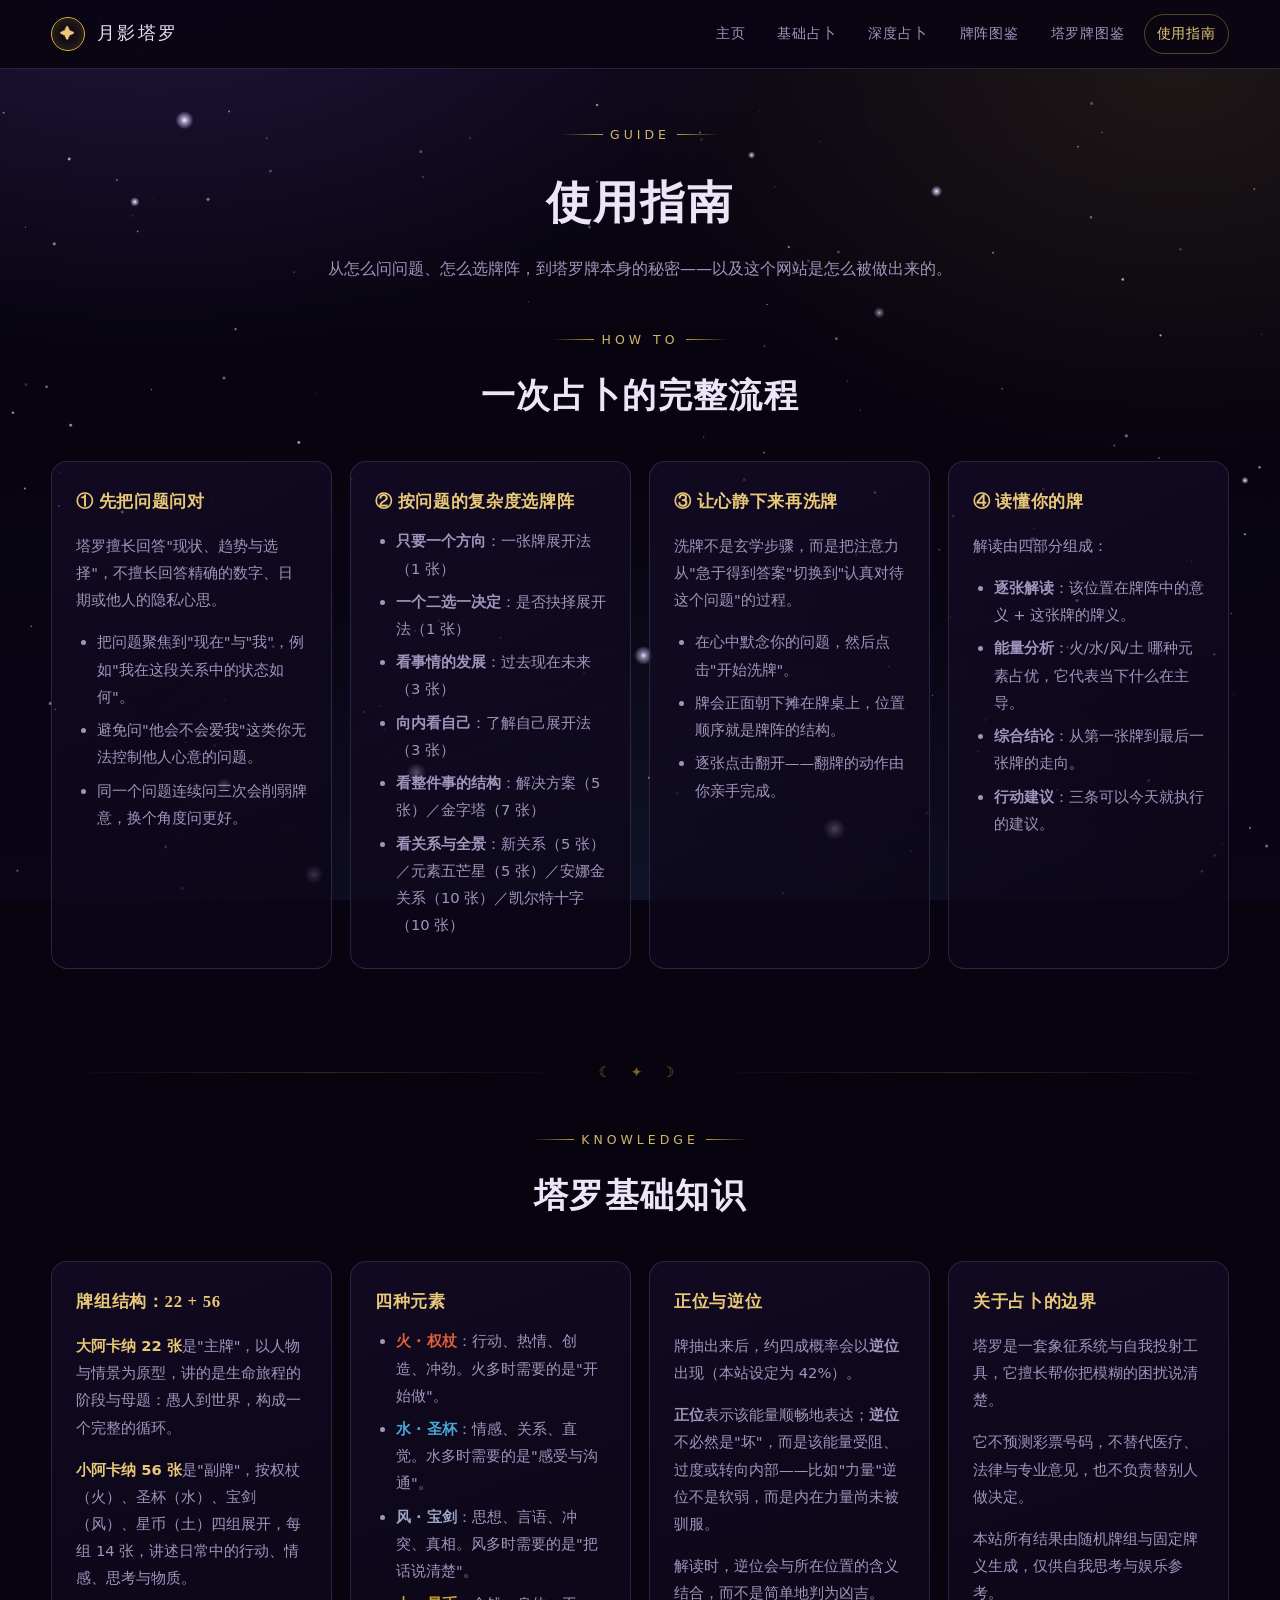
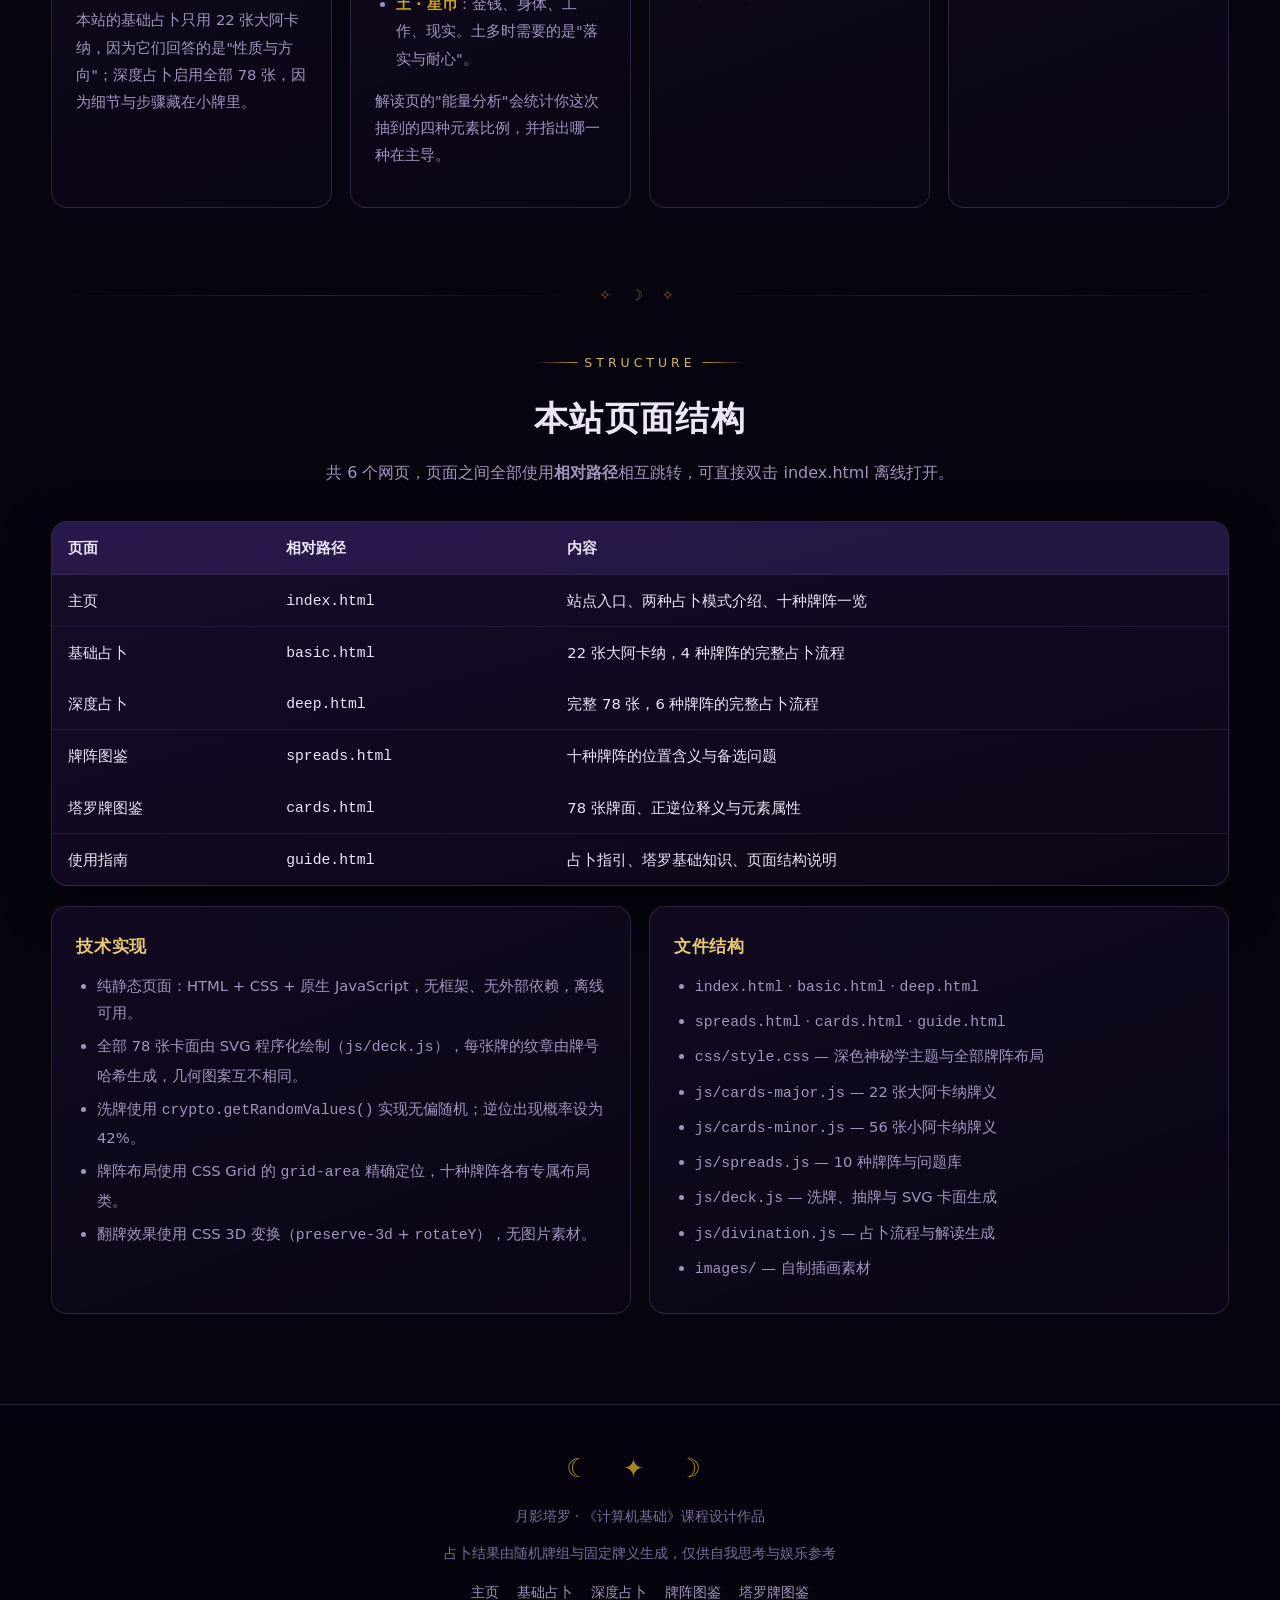
==== guide.html @ 6dd5496e "月影塔罗：塔罗牌占卜网站（计算机基础课程设计）" ====
<!DOCTYPE html>
<html lang="zh-CN">
<head>
<meta charset="UTF-8">
<meta name="viewport" content="width=device-width, initial-scale=1.0">
<title>使用指南 · 塔罗知识与占卜说明 · 月影塔罗</title>
<meta name="description" content="占卜流程指引、牌阵选择建议、塔罗基础知识与本站页面结构说明。">
<link rel="stylesheet" href="css/style.css">
<link rel="icon" href="data:image/svg+xml,<svg xmlns='http://www.w3.org/2000/svg' viewBox='0 0 100 100'><text y='.9em' font-size='90'>✦</text></svg>">
</head>
<body>

<canvas id="starfield"></canvas>

<header class="site-header">
  <nav class="nav wrap">
    <a class="brand" href="index.html"><span class="sigil-mark">✦</span>月影塔罗</a>
    <div class="nav-links">
      <a href="index.html">主页</a>
      <a href="basic.html">基础占卜</a>
      <a href="deep.html">深度占卜</a>
      <a href="spreads.html">牌阵图鉴</a>
      <a href="cards.html">塔罗牌图鉴</a>
      <a href="guide.html" class="is-active">使用指南</a>
    </div>
  </nav>
</header>

<section class="wrap" style="padding-top:46px;text-align:center">
  <span class="eyebrow">Guide</span>
  <h1 style="font-size:clamp(1.8rem,4.4vw,2.8rem);margin:16px 0 10px">使用指南</h1>
  <p class="muted" style="max-width:760px;margin:0 auto">
    从怎么问问题、怎么选牌阵，到塔罗牌本身的秘密——以及这个网站是怎么被做出来的。
  </p>
</section>

<section class="wrap" style="padding:36px 0">
  <div class="section-head">
    <span class="eyebrow">How To</span>
    <h2>一次占卜的完整流程</h2>
  </div>
  <div class="info-grid">
    <div class="info-card">
      <h3>① 先把问题问对</h3>
      <p>塔罗擅长回答"现状、趋势与选择"，不擅长回答精确的数字、日期或他人的隐私心思。</p>
      <ul>
        <li>把问题聚焦到"现在"与"我"，例如"我在这段关系中的状态如何"。</li>
        <li>避免问"他会不会爱我"这类你无法控制他人心意的问题。</li>
        <li>同一个问题连续问三次会削弱牌意，换个角度问更好。</li>
      </ul>
    </div>
    <div class="info-card">
      <h3>② 按问题的复杂度选牌阵</h3>
      <ul>
        <li><b>只要一个方向</b>：一张牌展开法（1 张）</li>
        <li><b>一个二选一决定</b>：是否抉择展开法（1 张）</li>
        <li><b>看事情的发展</b>：过去现在未来（3 张）</li>
        <li><b>向内看自己</b>：了解自己展开法（3 张）</li>
        <li><b>看整件事的结构</b>：解决方案（5 张）／金字塔（7 张）</li>
        <li><b>看关系与全景</b>：新关系（5 张）／元素五芒星（5 张）／安娜金关系（10 张）／凯尔特十字（10 张）</li>
      </ul>
    </div>
    <div class="info-card">
      <h3>③ 让心静下来再洗牌</h3>
      <p>洗牌不是玄学步骤，而是把注意力从"急于得到答案"切换到"认真对待这个问题"的过程。</p>
      <ul>
        <li>在心中默念你的问题，然后点击"开始洗牌"。</li>
        <li>牌会正面朝下摊在牌桌上，位置顺序就是牌阵的结构。</li>
        <li>逐张点击翻开——翻牌的动作由你亲手完成。</li>
      </ul>
    </div>
    <div class="info-card">
      <h3>④ 读懂你的牌</h3>
      <p>解读由四部分组成：</p>
      <ul>
        <li><b>逐张解读</b>：该位置在牌阵中的意义 + 这张牌的牌义。</li>
        <li><b>能量分析</b>：火/水/风/土 哪种元素占优，它代表当下什么在主导。</li>
        <li><b>综合结论</b>：从第一张牌到最后一张牌的走向。</li>
        <li><b>行动建议</b>：三条可以今天就执行的建议。</li>
      </ul>
    </div>
  </div>
</section>

<section class="wrap" style="padding:20px 0">
  <div class="ornament"><span>☾ ✦ ☽</span></div>
  <div class="section-head">
    <span class="eyebrow">Knowledge</span>
    <h2>塔罗基础知识</h2>
  </div>

  <div class="info-grid">
    <div class="info-card">
      <h3>牌组结构：22 + 56</h3>
      <p><b class="gold">大阿卡纳 22 张</b>是"主牌"，以人物与情景为原型，讲的是生命旅程的阶段与母题：愚人到世界，构成一个完整的循环。</p>
      <p><b class="gold">小阿卡纳 56 张</b>是"副牌"，按权杖（火）、圣杯（水）、宝剑（风）、星币（土）四组展开，每组 14 张，讲述日常中的行动、情感、思考与物质。</p>
      <p>本站的基础占卜只用 22 张大阿卡纳，因为它们回答的是"性质与方向"；深度占卜启用全部 78 张，因为细节与步骤藏在小牌里。</p>
    </div>

    <div class="info-card">
      <h3>四种元素</h3>
      <ul>
        <li><b class="gold" style="color:#e0603a">火 · 权杖</b>：行动、热情、创造、冲劲。火多时需要的是"开始做"。</li>
        <li><b class="gold" style="color:#4aa8d8">水 · 圣杯</b>：情感、关系、直觉。水多时需要的是"感受与沟通"。</li>
        <li><b class="gold" style="color:#9aa6c4">风 · 宝剑</b>：思想、言语、冲突、真相。风多时需要的是"把话说清楚"。</li>
        <li><b class="gold" style="color:#c9a227">土 · 星币</b>：金钱、身体、工作、现实。土多时需要的是"落实与耐心"。</li>
      </ul>
      <p>解读页的"能量分析"会统计你这次抽到的四种元素比例，并指出哪一种在主导。</p>
    </div>

    <div class="info-card">
      <h3>正位与逆位</h3>
      <p>牌抽出来后，约四成概率会以<b>逆位</b>出现（本站设定为 42%）。</p>
      <p><b>正位</b>表示该能量顺畅地表达；<b>逆位</b>不必然是"坏"，而是该能量受阻、过度或转向内部——比如"力量"逆位不是软弱，而是内在力量尚未被驯服。</p>
      <p>解读时，逆位会与所在位置的含义结合，而不是简单地判为凶吉。</p>
    </div>

    <div class="info-card">
      <h3>关于占卜的边界</h3>
      <p>塔罗是一套象征系统与自我投射工具，它擅长帮你把模糊的困扰说清楚。</p>
      <p>它不预测彩票号码，不替代医疗、法律与专业意见，也不负责替别人做决定。</p>
      <p>本站所有结果由随机牌组与固定牌义生成，仅供自我思考与娱乐参考。</p>
    </div>
  </div>
</section>

<section class="wrap" style="padding:20px 0">
  <div class="ornament"><span>✧ ☽ ✧</span></div>
  <div class="section-head">
    <span class="eyebrow">Structure</span>
    <h2>本站页面结构</h2>
    <p>共 6 个网页，页面之间全部使用<b>相对路径</b>相互跳转，可直接双击 index.html 离线打开。</p>
  </div>

  <div class="panel" style="padding:0;overflow:hidden">
    <table style="width:100%;border-collapse:collapse;font-size:.92rem">
      <thead>
        <tr style="background:rgba(139,92,246,.16)">
          <th style="text-align:left;padding:12px 16px;border-bottom:1px solid rgba(180,140,232,.2)">页面</th>
          <th style="text-align:left;padding:12px 16px;border-bottom:1px solid rgba(180,140,232,.2)">相对路径</th>
          <th style="text-align:left;padding:12px 16px;border-bottom:1px solid rgba(180,140,232,.2)">内容</th>
        </tr>
      </thead>
      <tbody>
        <tr><td style="padding:11px 16px;border-bottom:1px solid rgba(180,140,232,.12)">主页</td><td style="padding:11px 16px;border-bottom:1px solid rgba(180,140,232,.12)"><code>index.html</code></td><td style="padding:11px 16px;border-bottom:1px solid rgba(180,140,232,.12)">站点入口、两种占卜模式介绍、十种牌阵一览</td></tr>
        <tr><td style="padding:11px 16px">基础占卜</td><td style="padding:11px 16px"><code>basic.html</code></td><td style="padding:11px 16px">22 张大阿卡纳，4 种牌阵的完整占卜流程</td></tr>
        <tr><td style="padding:11px 16px;border-bottom:1px solid rgba(180,140,232,.12)">深度占卜</td><td style="padding:11px 16px;border-bottom:1px solid rgba(180,140,232,.12)"><code>deep.html</code></td><td style="padding:11px 16px;border-bottom:1px solid rgba(180,140,232,.12)">完整 78 张，6 种牌阵的完整占卜流程</td></tr>
        <tr><td style="padding:11px 16px">牌阵图鉴</td><td style="padding:11px 16px"><code>spreads.html</code></td><td style="padding:11px 16px">十种牌阵的位置含义与备选问题</td></tr>
        <tr><td style="padding:11px 16px;border-bottom:1px solid rgba(180,140,232,.12)">塔罗牌图鉴</td><td style="padding:11px 16px;border-bottom:1px solid rgba(180,140,232,.12)"><code>cards.html</code></td><td style="padding:11px 16px;border-bottom:1px solid rgba(180,140,232,.12)">78 张牌面、正逆位释义与元素属性</td></tr>
        <tr><td style="padding:11px 16px">使用指南</td><td style="padding:11px 16px"><code>guide.html</code></td><td style="padding:11px 16px">占卜指引、塔罗基础知识、页面结构说明</td></tr>
      </tbody>
    </table>
  </div>

  <div class="info-grid" style="margin-top:20px">
    <div class="info-card">
      <h3>技术实现</h3>
      <ul>
        <li>纯静态页面：HTML + CSS + 原生 JavaScript，无框架、无外部依赖，离线可用。</li>
        <li>全部 78 张卡面由 SVG 程序化绘制（<code>js/deck.js</code>），每张牌的纹章由牌号哈希生成，几何图案互不相同。</li>
        <li>洗牌使用 <code>crypto.getRandomValues()</code> 实现无偏随机；逆位出现概率设为 42%。</li>
        <li>牌阵布局使用 CSS Grid 的 <code>grid-area</code> 精确定位，十种牌阵各有专属布局类。</li>
        <li>翻牌效果使用 CSS 3D 变换（<code>preserve-3d</code> + <code>rotateY</code>），无图片素材。</li>
      </ul>
    </div>
    <div class="info-card">
      <h3>文件结构</h3>
      <ul>
        <li><code>index.html</code> · <code>basic.html</code> · <code>deep.html</code></li>
        <li><code>spreads.html</code> · <code>cards.html</code> · <code>guide.html</code></li>
        <li><code>css/style.css</code> — 深色神秘学主题与全部牌阵布局</li>
        <li><code>js/cards-major.js</code> — 22 张大阿卡纳牌义</li>
        <li><code>js/cards-minor.js</code> — 56 张小阿卡纳牌义</li>
        <li><code>js/spreads.js</code> — 10 种牌阵与问题库</li>
        <li><code>js/deck.js</code> — 洗牌、抽牌与 SVG 卡面生成</li>
        <li><code>js/divination.js</code> — 占卜流程与解读生成</li>
        <li><code>images/</code> — 自制插画素材</li>
      </ul>
    </div>
  </div>
</section>

<footer class="site-footer">
  <div class="footer-inner wrap">
    <div class="footer-sigil">☾ ✦ ☽</div>
    <p>月影塔罗 · 《计算机基础》课程设计作品</p>
    <p>占卜结果由随机牌组与固定牌义生成，仅供自我思考与娱乐参考</p>
    <div class="footer-links">
      <a href="index.html">主页</a>
      <a href="basic.html">基础占卜</a>
      <a href="deep.html">深度占卜</a>
      <a href="spreads.html">牌阵图鉴</a>
      <a href="cards.html">塔罗牌图鉴</a>
    </div>
  </div>
</footer>

<script src="js/starfield.js"></script>
<script>
</script>
</body>
</html>
---- css/style.css ----
/* ============================================================
   塔罗占卜 · 深色神秘学主题样式
   本项目原创样式表
   ============================================================ */

/* ---------- 变量 ---------- */
:root {
  --bg-0: #07040f;
  --bg-1: #0d0718;
  --bg-2: #150c26;
  --bg-3: #1c1033;
  --violet: #8b5cf6;
  --violet-soft: #b48ce8;
  --violet-dim: rgba(139, 92, 246, .18);
  --gold: #d4af37;
  --gold-soft: #e8c977;
  --text: #ece5f7;
  --muted: #a294bd;
  --dim: #7b6d99;
  --line: rgba(180, 140, 232, .2);
  --line-strong: rgba(212, 175, 55, .38);
  --shadow: 0 18px 46px rgba(0, 0, 0, .55);
  --serif: "Noto Serif SC", "Source Han Serif SC", "Songti SC", "STSong", SimSun, serif;
  --sans: "PingFang SC", "Microsoft YaHei", "Hiragino Sans GB", system-ui, sans-serif;
  --radius: 16px;
  --card-w: 132px;
}

* { box-sizing: border-box; }

html, body { margin: 0; padding: 0; }

/* 横向溢出隐藏放在 html 上：若放在 body 上，body 会成为滚动容器，
   页面滚动将不再由视口承担，部分浏览器会出现内容截断 / 无法滚动的现象。 */
html { overflow-x: hidden; }

body {
  min-height: 100vh;
  background: var(--bg-0);
  color: var(--text);
  font-family: var(--sans);
  font-size: 16px;
  line-height: 1.85;
  position: relative;
}

/* ---------- 星空背景 ---------- */
#starfield {
  position: fixed;
  inset: 0;
  z-index: -2;
  display: block;
}

body::before {
  content: "";
  position: fixed;
  inset: 0;
  z-index: -3;
  background:
    radial-gradient(1100px 700px at 12% -8%, rgba(139, 92, 246, .20), transparent 60%),
    radial-gradient(900px 620px at 92% 8%, rgba(212, 175, 55, .10), transparent 62%),
    radial-gradient(1000px 760px at 50% 108%, rgba(74, 168, 216, .10), transparent 60%),
    linear-gradient(180deg, #0a0614 0%, #07040f 45%, #0a0517 100%);
}

body::after {
  content: "";
  position: fixed;
  inset: 0;
  z-index: -1;
  pointer-events: none;
  opacity: .5;
  background-image:
    radial-gradient(1px 1px at 12% 22%, rgba(255,255,255,.35), transparent),
    radial-gradient(1px 1px at 68% 14%, rgba(255,255,255,.22), transparent),
    radial-gradient(1px 1px at 34% 72%, rgba(255,255,255,.20), transparent),
    radial-gradient(1px 1px at 84% 64%, rgba(255,255,255,.28), transparent),
    radial-gradient(1px 1px at 52% 44%, rgba(255,255,255,.16), transparent);
}

/* ---------- 通用 ---------- */
a { color: var(--gold-soft); text-decoration: none; transition: color .2s; }
a:hover { color: #fff3d0; }

.wrap { width: min(1180px, 92vw); margin: 0 auto; }

h1, h2, h3, h4 { font-family: var(--serif); font-weight: 600; letter-spacing: .04em; }

.eyebrow {
  display: inline-flex; align-items: center; gap: .6em;
  font-size: .78rem; letter-spacing: .32em; text-transform: uppercase;
  color: var(--gold-soft); opacity: .9;
}
.eyebrow::before, .eyebrow::after {
  content: ""; width: 42px; height: 1px;
  background: linear-gradient(90deg, transparent, var(--gold));
}
.eyebrow::after { background: linear-gradient(270deg, transparent, var(--gold)); }

.muted { color: var(--muted); }
.gold { color: var(--gold-soft); }
.violet { color: var(--violet-soft); }

/* 装饰分隔 */
.ornament {
  display: flex; align-items: center; justify-content: center; gap: 14px;
  margin: 34px 0; color: var(--gold); opacity: .55;
}
.ornament::before, .ornament::after {
  content: ""; flex: 1; height: 1px;
  background: linear-gradient(90deg, transparent, var(--line-strong), transparent);
}
.ornament span { letter-spacing: .5em; font-size: .9rem; }

/* ---------- 按钮 ---------- */
.btn {
  display: inline-block;
  padding: .82em 1.9em;
  border: 1px solid var(--line-strong);
  border-radius: 999px;
  background: linear-gradient(180deg, rgba(139,92,246,.16), rgba(139,92,246,.05));
  color: var(--text);
  font-family: var(--sans);
  font-size: .95rem;
  letter-spacing: .08em;
  cursor: pointer;
  position: relative;
  overflow: hidden;
  transition: transform .18s, box-shadow .25s, border-color .25s, background .25s;
}
.btn::after {
  content: ""; position: absolute; inset: 0;
  background: linear-gradient(120deg, transparent 20%, rgba(232,201,119,.22) 50%, transparent 80%);
  transform: translateX(-120%);
  transition: transform .6s;
}
.btn:hover::after { transform: translateX(120%); }
.btn:hover {
  transform: translateY(-2px);
  border-color: var(--gold);
  box-shadow: 0 10px 28px rgba(139, 92, 246, .28);
}
.btn:active { transform: translateY(0); }
.btn:disabled { opacity: .4; cursor: not-allowed; transform: none; }

.btn-mystic {
  background: linear-gradient(180deg, rgba(212,175,55,.20), rgba(139,92,246,.14));
  border-color: var(--gold);
  color: #fdf3d8;
}
.btn-ghost { background: transparent; border-color: var(--line); }

.btn.is-glow {
  animation: glowPulse 2.4s ease-in-out infinite;
}
@keyframes glowPulse {
  0%, 100% { box-shadow: 0 0 0 rgba(212,175,55,0); }
  50% { box-shadow: 0 0 26px rgba(212,175,55,.45); }
}

/* ---------- 导航 ---------- */
.site-header {
  position: sticky; top: 0; z-index: 50;
  background: rgba(9, 5, 18, .93);
  border-bottom: 1px solid var(--line);
}
.nav {
  display: flex; align-items: center; justify-content: space-between;
  gap: 18px; padding: 14px 0;
}
.brand {
  display: flex; align-items: center; gap: 12px;
  font-family: var(--serif); font-size: 1.12rem; letter-spacing: .12em;
  color: var(--text);
}
.brand .sigil-mark {
  width: 34px; height: 34px; display: grid; place-items: center;
  border: 1px solid var(--gold); border-radius: 50%;
  color: var(--gold-soft); font-size: .95rem;
  box-shadow: 0 0 16px rgba(212,175,55,.25) inset;
}
.nav-links { display: flex; gap: 6px; flex-wrap: wrap; }
.nav-links a {
  padding: .38em .82em; border-radius: 999px;
  font-size: .9rem; color: var(--muted); letter-spacing: .06em;
  border: 1px solid transparent;
}
.nav-links a:hover { color: var(--text); border-color: var(--line); background: var(--violet-dim); }
.nav-links a.is-active { color: var(--gold-soft); border-color: var(--line-strong); }

/* ---------- 英雄区 ---------- */
.hero {
  position: relative;
  padding: 84px 0 60px;
  text-align: center;
  overflow: hidden;
  isolation: isolate;
}
.hero-bg {
  position: absolute;
  inset: 0;
  z-index: -1;
  background: url('../images/hero-mystic.jpg') center 40% / cover no-repeat;
  opacity: .92;
}
.hero-bg::after {
  content: "";
  position: absolute;
  inset: 0;
  background:
    radial-gradient(900px 480px at 50% 32%, rgba(139, 92, 246, .16), transparent 70%),
    linear-gradient(180deg, rgba(10, 6, 20, .38) 0%, rgba(10, 6, 20, .58) 52%, rgba(10, 6, 20, .92) 100%);
}
.hero > .wrap { position: relative; z-index: 1; }
.hero h1 {
  font-size: clamp(2.1rem, 5.2vw, 3.7rem);
  margin: 18px 0 12px;
  letter-spacing: .1em;
  text-shadow: 0 0 34px rgba(139, 92, 246, .5);
}
.hero h1 .thin { color: var(--violet-soft); font-weight: 400; }
.hero p.lead {
  max-width: 720px; margin: 0 auto;
  color: var(--muted); font-size: 1.04rem;
}
.hero-actions { display: flex; gap: 14px; justify-content: center; flex-wrap: wrap; margin-top: 30px; }
.hero-glyph {
  font-size: 1.5rem; color: var(--gold); opacity: .8; letter-spacing: .6em;
  animation: float 6s ease-in-out infinite;
}
@keyframes float {
  0%, 100% { transform: translateY(0); }
  50% { transform: translateY(-10px); }
}

.section { padding: 56px 0; }
.section-head { text-align: center; margin-bottom: 34px; }
.section-head h2 { font-size: clamp(1.5rem, 3.4vw, 2.1rem); margin: 14px 0 8px; }
.section-head p { color: var(--muted); max-width: 720px; margin: 0 auto; }

/* ---------- 卡片面板 ---------- */
.panel {
  background: linear-gradient(165deg, rgba(28,16,51,.72), rgba(13,7,24,.88));
  border: 1px solid var(--line);
  border-radius: var(--radius);
  padding: 26px;
  box-shadow: var(--shadow);
}
.panel h3 { font-size: 1.2rem; margin-top: 0; }

/* ---------- 主页特色格 ---------- */
.feature-grid {
  display: grid; gap: 20px;
  grid-template-columns: repeat(auto-fit, minmax(250px, 1fr));
}
.feature {
  position: relative;
  padding: 28px 24px;
  border: 1px solid var(--line);
  border-radius: var(--radius);
  background: linear-gradient(165deg, rgba(28,16,51,.6), rgba(11,6,22,.85));
  transition: transform .25s, border-color .25s, box-shadow .25s;
  overflow: hidden;
}
.feature:hover {
  transform: translateY(-6px);
  border-color: var(--line-strong);
  box-shadow: 0 20px 44px rgba(0,0,0,.5), 0 0 0 1px rgba(212,175,55,.12) inset;
}
.feature .f-icon {
  width: 52px; height: 52px; display: grid; place-items: center;
  border-radius: 50%; margin-bottom: 16px;
  background: radial-gradient(circle, rgba(139,92,246,.28), transparent 70%);
  border: 1px solid var(--line-strong);
  font-size: 1.35rem; color: var(--gold-soft);
}
.feature h3 { margin: 0 0 8px; font-size: 1.08rem; }
.feature p { margin: 0; color: var(--muted); font-size: .93rem; }
.feature .f-num {
  position: absolute; top: 12px; right: 18px;
  font-family: var(--serif); font-size: 2.4rem; color: rgba(212,175,55,.1);
}

/* ---------- 步骤条 ---------- */
.step-bar {
  display: flex; align-items: center; justify-content: center;
  gap: 6px; margin: 30px 0 40px; flex-wrap: wrap;
}
.step-dot {
  display: flex; align-items: center; gap: 9px;
  padding: .4em 1em; border-radius: 999px;
  border: 1px solid var(--line);
  color: var(--dim); font-size: .86rem; letter-spacing: .06em;
  transition: all .3s;
}
.step-dot i {
  width: 20px; height: 20px; border-radius: 50%;
  display: grid; place-items: center;
  border: 1px solid currentColor; font-style: normal; font-size: .68rem;
}
.step-dot.is-current {
  color: var(--gold-soft); border-color: var(--line-strong);
  background: rgba(212,175,55,.09);
  box-shadow: 0 0 18px rgba(212,175,55,.2);
}
.step-dot.is-done { color: var(--violet-soft); border-color: var(--violet-dim); }
.step-dot:not(:last-child)::after {
  content: "—"; margin-left: 6px; color: var(--line); margin-left: 14px;
}
.step-dot:last-child::after { display: none; }

/* ---------- 步骤面板 ---------- */
.step-panel { display: none; }
.step-panel.is-active { display: block; }
@keyframes fadeUp {
  from { transform: translateY(18px); }
  to { transform: none; }
}

/* ---------- 牌阵选择 ---------- */
.spread-grid {
  display: grid; gap: 18px;
  grid-template-columns: repeat(auto-fill, minmax(310px, 1fr));
}
.spread-card {
  display: flex; gap: 18px; align-items: flex-start;
  text-align: left;
  padding: 20px;
  border: 1px solid var(--line);
  border-radius: var(--radius);
  background: linear-gradient(160deg, rgba(28,16,51,.55), rgba(11,6,22,.9));
  color: var(--text);
  cursor: pointer;
  transition: transform .22s, border-color .22s, box-shadow .22s;
  font-family: inherit;
}
.spread-card:hover {
  transform: translateY(-4px);
  border-color: var(--gold);
  box-shadow: 0 16px 36px rgba(0,0,0,.5);
}
.spread-info { display: block; }
.spread-info strong {
  display: block; font-family: var(--serif); font-size: 1.1rem; letter-spacing: .05em;
}
.spread-info em {
  display: block; font-style: normal; font-size: .78rem; color: var(--gold-soft);
  letter-spacing: .1em; margin: 4px 0 8px;
}
.spread-tagline { display: block; font-size: .87rem; color: var(--muted); line-height: 1.7; }

/* 牌阵缩略示意 */
.spread-mini {
  flex: 0 0 62px; height: 84px; position: relative;
  display: grid; gap: 3px; align-content: center; justify-content: center;
  border-radius: 8px;
  background: radial-gradient(circle at 50% 40%, rgba(139,92,246,.2), transparent 70%);
  border: 1px solid var(--line);
  padding: 6px;
}
.spread-mini i {
  display: block; width: 9px; height: 15px; border-radius: 2px;
  background: linear-gradient(160deg, var(--violet), rgba(212,175,55,.7));
  box-shadow: 0 0 8px rgba(139,92,246,.5);
}
.spread-mini.layout-single { grid-template-columns: 1fr; }
.spread-mini.layout-timeline { grid-template-columns: repeat(3, 9px); }
.spread-mini.layout-solution,
.spread-mini.layout-relationship,
.spread-mini.layout-pentagram { grid-template-columns: repeat(3, 9px); }
.spread-mini.layout-pyramid { grid-template-columns: repeat(4, 7px); }
.spread-mini.layout-ankh,
.spread-mini.layout-celtic { grid-template-columns: repeat(4, 6px); }

/* ---------- 问题选择 ---------- */
.question-panel { max-width: 780px; margin: 0 auto; }
.question-list { display: grid; gap: 12px; margin: 22px 0; }
.question-item {
  display: flex; align-items: flex-start; gap: 13px;
  padding: 15px 18px;
  border: 1px solid var(--line);
  border-radius: 12px;
  background: rgba(21,12,38,.5);
  cursor: pointer;
  transition: border-color .2s, background .2s, transform .2s;
}
.question-item:hover { border-color: var(--violet); transform: translateX(3px); }
.question-item input[type="radio"] { position: absolute; opacity: 0; pointer-events: none; }
.q-mark {
  flex: 0 0 17px; width: 17px; height: 17px; margin-top: 6px;
  border-radius: 50%; border: 1px solid var(--line-strong);
  position: relative; transition: all .2s;
}
.question-item input:checked ~ .q-mark {
  border-color: var(--gold); background: var(--gold);
  box-shadow: 0 0 12px rgba(212,175,55,.55);
}
.question-item input:checked ~ .q-mark::after {
  content: ""; position: absolute; inset: 4px;
  border-radius: 50%; background: #1a1030;
}
.question-item input:checked ~ .q-text { color: var(--gold-soft); }
.q-text { font-size: 1rem; line-height: 1.7; }
.question-custom { flex-wrap: wrap; }
.question-custom input[type="text"] {
  flex: 1 1 100%;
  margin-top: 10px; padding: 11px 14px;
  background: rgba(9,5,18,.7);
  border: 1px solid var(--line); border-radius: 10px;
  color: var(--text); font-family: inherit; font-size: .96rem;
  outline: none; transition: border-color .2s;
}
.question-custom input[type="text"]:focus { border-color: var(--gold); }
.question-note { color: var(--dim); font-size: .88rem; min-height: 1.4em; }

/* ---------- 抽牌区 ---------- */
.draw-area { text-align: center; }
.draw-hint { min-height: 210px; display: grid; place-items: center; }
.shuffle-tip { color: var(--muted); font-size: 1rem; line-height: 2; margin: 18px 0; }
.shuffle-tip b { color: var(--gold-soft); font-weight: 600; }

.deck-stack { position: relative; width: 118px; height: 172px; margin: 0 auto; perspective: 900px; }
.deck-card {
  position: absolute; inset: 0;
  border-radius: 10px; overflow: hidden;
  box-shadow: 0 10px 26px rgba(0,0,0,.55);
}
.deck-card .card-art { width: 100%; height: 100%; display: block; }
.deck-card.d1 { transform: translate(-10px, 6px) rotate(-8deg); }
.deck-card.d2 { transform: translate(4px, 2px) rotate(3deg); }
.deck-card.d3 { transform: translate(0, 0); }
.deck-stack.is-shuffling .deck-card { animation: shuffleCard 0.42s infinite ease-in-out; }
.deck-stack.is-shuffling .deck-card.d1 { animation-delay: 0s; }
.deck-stack.is-shuffling .deck-card.d2 { animation-delay: .14s; }
.deck-stack.is-shuffling .deck-card.d3 { animation-delay: .28s; }
@keyframes shuffleCard {
  0% { transform: translate(0,0) rotate(0deg); }
  25% { transform: translate(-34px,-16px) rotate(-22deg); }
  50% { transform: translate(30px,-10px) rotate(18deg); }
  75% { transform: translate(-14px,10px) rotate(-8deg); }
  100% { transform: translate(0,0) rotate(0deg); }
}
.deck-stack.is-gone { opacity: 0; transform: scale(.8); transition: all .4s; }

.progress-line {
  margin: 16px auto 26px; color: var(--gold-soft);
  font-family: var(--serif); letter-spacing: .2em; font-size: .95rem;
}

/* ---------- 牌桌 ---------- */
.board {
  display: grid;
  gap: 18px;
  justify-content: center;
  align-items: start;
  padding: 26px 10px;
  min-height: 260px;
}

/* 各牌阵布局 */
.layout-single { grid-template-columns: 1fr; }
.layout-single .tarot-card { --card-w: 186px; }

.layout-timeline { grid-template-columns: repeat(3, var(--card-w)); gap: 24px; }
.layout-solution { grid-template-columns: repeat(5, var(--card-w)); gap: 14px; }
.layout-relationship { grid-template-columns: repeat(5, var(--card-w)); gap: 14px; }
.layout-relationship .tarot-card:nth-child(3) { --card-w: 158px; transform: translateY(-8px); }

.layout-pentagram {
  grid-template-columns: repeat(3, var(--card-w));
  grid-template-rows: repeat(3, auto);
  gap: 16px 44px;
  position: relative;
}
.layout-pentagram .tarot-card:nth-child(1) { grid-area: 3 / 3; }
.layout-pentagram .tarot-card:nth-child(2) { grid-area: 3 / 2; }
.layout-pentagram .tarot-card:nth-child(3) { grid-area: 2 / 1; }
.layout-pentagram .tarot-card:nth-child(4) { grid-area: 2 / 3; }
.layout-pentagram .tarot-card:nth-child(5) { grid-area: 1 / 2; }

.layout-pyramid {
  grid-template-columns: repeat(4, var(--card-w));
  grid-template-rows: repeat(4, auto);
  gap: 14px;
}
.layout-pyramid .tarot-card:nth-child(1) { grid-area: 4 / 1; }
.layout-pyramid .tarot-card:nth-child(2) { grid-area: 4 / 2; }
.layout-pyramid .tarot-card:nth-child(3) { grid-area: 3 / 2; }
.layout-pyramid .tarot-card:nth-child(4) { grid-area: 3 / 3; }
.layout-pyramid .tarot-card:nth-child(5) { grid-area: 2 / 2; }
.layout-pyramid .tarot-card:nth-child(6) { grid-area: 1 / 2; }
.layout-pyramid .tarot-card:nth-child(7) { grid-area: 1 / 3; }

.layout-ankh {
  grid-template-columns: repeat(5, var(--card-w));
  grid-template-rows: repeat(4, auto);
  gap: 14px;
}
.layout-ankh .tarot-card:nth-child(1) { grid-area: 2 / 3; }
.layout-ankh .tarot-card:nth-child(2) { grid-area: 3 / 4; }
.layout-ankh .tarot-card:nth-child(3) { grid-area: 3 / 3; }
.layout-ankh .tarot-card:nth-child(4) { grid-area: 1 / 3; }
.layout-ankh .tarot-card:nth-child(5) { grid-area: 3 / 2; }
.layout-ankh .tarot-card:nth-child(6) { grid-area: 2 / 2; }
.layout-ankh .tarot-card:nth-child(7) { grid-area: 2 / 4; }
.layout-ankh .tarot-card:nth-child(8) { grid-area: 4 / 3; }
.layout-ankh .tarot-card:nth-child(9) { grid-area: 3 / 5; }
.layout-ankh .tarot-card:nth-child(10) { grid-area: 4 / 2; }

.layout-celtic {
  grid-template-columns: repeat(4, var(--card-w));
  grid-template-rows: repeat(5, auto);
  gap: 14px;
}
.layout-celtic .tarot-card:nth-child(1) { grid-area: 2 / 2; }
.layout-celtic .tarot-card:nth-child(2) {
  grid-area: 2 / 2;
  transform: rotate(90deg) scale(.92);
  z-index: 3;
}
.layout-celtic .tarot-card:nth-child(3) { grid-area: 3 / 2; }
.layout-celtic .tarot-card:nth-child(4) { grid-area: 2 / 1; }
.layout-celtic .tarot-card:nth-child(5) { grid-area: 4 / 2; }
.layout-celtic .tarot-card:nth-child(6) { grid-area: 2 / 3; }
.layout-celtic .tarot-card:nth-child(7) { grid-area: 1 / 3; }
.layout-celtic .tarot-card:nth-child(8) { grid-area: 3 / 3; }
.layout-celtic .tarot-card:nth-child(9) { grid-area: 4 / 3; }
.layout-celtic .tarot-card:nth-child(10) { grid-area: 5 / 3; }

/* 多牌阵时缩小卡牌 */
.layout-solution, .layout-relationship { --card-w: 122px; }
.layout-pentagram { --card-w: 124px; }
.layout-pyramid { --card-w: 118px; }
.layout-ankh, .layout-celtic { --card-w: 104px; }

/* ---------- 牌卡 ---------- */
.tarot-card {
  position: relative;
  width: var(--card-w, 132px);
  perspective: 1100px;
  cursor: pointer;
  transform: translateY(18px);
  transition: transform .45s var(--delay, 0s);
}
.tarot-card.is-dealt { transform: translateY(0); }
.tarot-card-inner {
  position: relative;
  width: 100%;
  aspect-ratio: 200 / 320;
  transform-style: preserve-3d;
  transition: transform .78s cubic-bezier(.2, .8, .2, 1);
  transform: rotateY(0deg);
}
.tarot-card.is-flipped .tarot-card-inner { transform: rotateY(180deg); }
.tarot-card-face {
  position: absolute; inset: 0;
  backface-visibility: hidden;
  border-radius: 11px;
  overflow: hidden;
  box-shadow: 0 12px 30px rgba(0,0,0,.55);
}
.tarot-card-front {
  transform: rotateY(180deg);
  border: 1px solid var(--line-strong);
}
.tarot-card-front.is-reversed .card-art { transform: rotate(180deg); }
.tarot-card-back { border: 1px solid var(--line); }
.card-art { width: 100%; height: 100%; display: block; }

.tarot-card:hover .tarot-card-inner {
  box-shadow: 0 0 26px rgba(212,175,55,.35);
}
.tarot-card:not(.is-flipped):hover { transform: translateY(-6px) rotate(var(--tilt, 0deg)); }
.tarot-card.is-flipped { cursor: default; }

.position-label {
  display: flex; align-items: center; justify-content: center; gap: 6px;
  margin-top: 9px;
  font-size: .76rem; color: var(--muted); letter-spacing: .05em; text-align: center;
}
.p-no {
  width: 17px; height: 17px; flex: 0 0 17px;
  display: grid; place-items: center; border-radius: 50%;
  background: var(--violet-dim); border: 1px solid var(--line);
  font-size: .64rem; color: var(--gold-soft);
}

/* ---------- 解读结果 ---------- */
.result-head { text-align: center; margin-bottom: 26px; }
.result-kicker {
  font-size: .76rem; letter-spacing: .3em; color: var(--gold-soft); margin: 0;
}
.result-question {
  font-family: var(--serif); font-size: clamp(1.35rem, 3.2vw, 1.9rem);
  margin: 10px 0 6px; line-height: 1.6;
}
.result-meta { color: var(--dim); font-size: .85rem; margin: 0; }

.verdict-box {
  padding: 24px 28px; margin-bottom: 30px;
  border-radius: var(--radius);
  border: 1px solid var(--line-strong);
  background: linear-gradient(140deg, rgba(212,175,55,.12), rgba(139,92,246,.10));
  text-align: center;
}
.verdict-box h4 { margin: 0 0 8px; font-size: 1.3rem; color: var(--gold-soft); }
.verdict-box p { margin: 0; color: var(--text); }

.res-title {
  margin: 34px 0 16px; padding-left: 14px;
  border-left: 3px solid var(--gold);
  font-size: 1.16rem; letter-spacing: .08em;
}

.card-readings { display: grid; gap: 18px; }
.reading {
  display: flex; gap: 20px; align-items: flex-start;
  padding: 20px;
  border: 1px solid var(--line);
  border-radius: var(--radius);
  background: linear-gradient(160deg, rgba(28,16,51,.5), rgba(11,6,22,.85));
}
.reading-thumb {
  flex: 0 0 96px; width: 96px; border-radius: 9px; overflow: hidden;
  border: 1px solid var(--line-strong);
  box-shadow: 0 10px 24px rgba(0,0,0,.5);
}
.reading-thumb .card-art { display: block; width: 100%; height: auto; }
.reading-thumb.is-rev .card-art { transform: rotate(180deg); }
.reading-body { flex: 1; min-width: 0; }
.reading-pos {
  display: flex; align-items: center; gap: 9px; flex-wrap: wrap;
  color: var(--gold-soft); font-size: .88rem; margin-bottom: 6px;
}
.reading-pos em {
  font-style: normal; color: var(--dim); font-size: .8rem; flex: 1 1 100%;
}
.rp-no {
  width: 19px; height: 19px; display: grid; place-items: center;
  border-radius: 50%; background: var(--violet-dim);
  border: 1px solid var(--line-strong); font-size: .68rem;
}
.reading-card {
  display: flex; align-items: baseline; gap: 10px; flex-wrap: wrap;
  margin: 0 0 8px; font-size: 1.1rem;
}
.reading-card .ori {
  font-size: .72rem; padding: .12em .6em; border-radius: 999px;
  border: 1px solid var(--line-strong); color: var(--gold-soft);
  font-family: var(--sans); letter-spacing: .08em;
}
.reading-card .r-elem { font-size: .78rem; color: var(--muted); font-family: var(--sans); }
.reading-key { display: flex; gap: 7px; flex-wrap: wrap; margin: 0 0 10px; }
.reading-key i {
  font-style: normal; font-size: .74rem; padding: .15em .6em;
  border-radius: 999px; background: var(--violet-dim); border: 1px solid var(--line);
  color: var(--violet-soft);
}
.reading-text { margin: 0 0 10px; color: var(--text); font-size: .95rem; line-height: 1.95; }
.reading-advice {
  margin: 0; font-size: .9rem; color: var(--muted);
  padding: 9px 14px; border-radius: 10px;
  background: rgba(212,175,55,.07); border-left: 2px solid var(--gold);
}
.reading-advice b { color: var(--gold-soft); }

/* 能量分析 */
.energy-panel {
  display: grid; grid-template-columns: 240px 1fr; gap: 28px;
  padding: 22px; border: 1px solid var(--line); border-radius: var(--radius);
  background: rgba(15,8,28,.6);
}
.energy-bars { display: grid; gap: 12px; align-content: start; }
.ebar { display: grid; grid-template-columns: 26px 1fr 26px; align-items: center; gap: 10px; }
.elabel { font-family: var(--serif); color: var(--text); }
.etrack { height: 9px; border-radius: 999px; background: rgba(255,255,255,.07); overflow: hidden; }
.etrack i { display: block; height: 100%; border-radius: 999px; transition: width .8s ease; }
.ecnt { text-align: right; color: var(--muted); font-size: .85rem; }
.energy-text p { margin: 0 0 10px; font-size: .94rem; line-height: 1.95; }
.energy-text p:last-child { margin-bottom: 0; }
.energy-text b { color: var(--gold-soft); }

/* 结论 */
.conclusion {
  padding: 24px 26px; border-radius: var(--radius);
  border: 1px solid var(--line-strong);
  background: linear-gradient(150deg, rgba(139,92,246,.13), rgba(212,175,55,.07));
}
.conclusion p { margin: 0 0 12px; line-height: 2; }
.conclusion p:last-child { margin-bottom: 0; }
.conclusion-lead { font-size: 1.02rem; }
.conclusion b { color: var(--gold-soft); }

.action-list { margin: 0; padding-left: 1.4em; }
.action-list li { margin-bottom: 10px; line-height: 1.95; }
.action-list b { color: var(--gold-soft); }

.disclaimer {
  margin-top: 28px; padding-top: 18px;
  border-top: 1px dashed var(--line);
  color: var(--dim); font-size: .82rem; text-align: center;
}

.result-actions { display: flex; gap: 14px; justify-content: center; margin-top: 28px; flex-wrap: wrap; }

/* ---------- 牌阵图鉴页 ---------- */
.spread-detail {
  display: grid; gap: 20px; grid-template-columns: 1fr;
  padding: 26px; margin-bottom: 22px;
  border: 1px solid var(--line); border-radius: var(--radius);
  background: linear-gradient(160deg, rgba(28,16,51,.5), rgba(11,6,22,.85));
}
.spread-detail h3 { margin: 0 0 6px; font-size: 1.2rem; }
.spread-detail .sd-en { color: var(--gold-soft); font-size: .8rem; letter-spacing: .12em; }
.spread-detail .sd-intro { color: var(--muted); font-size: .95rem; margin: 12px 0 18px; }
.pos-table { display: grid; gap: 8px; }
.pos-row {
  display: flex; gap: 12px; align-items: baseline;
  padding: 9px 14px; border-radius: 10px;
  background: rgba(9,5,18,.55); border-left: 2px solid var(--violet);
  font-size: .92rem;
}
.pos-row b { color: var(--gold-soft); font-weight: 600; white-space: nowrap; }
.pos-row span { color: var(--muted); font-size: .87rem; }
.q-chip-list { display: flex; gap: 8px; flex-wrap: wrap; margin-top: 8px; }
.q-chip {
  font-size: .84rem; padding: .35em .85em; border-radius: 999px;
  border: 1px solid var(--line); background: rgba(139,92,246,.1); color: var(--violet-soft);
}

/* ---------- 牌库图鉴页 ---------- */
.card-filters { display: flex; gap: 10px; justify-content: center; flex-wrap: wrap; margin-bottom: 26px; }
.filter-btn {
  padding: .45em 1.15em; border-radius: 999px;
  border: 1px solid var(--line); background: transparent;
  color: var(--muted); cursor: pointer; font-family: inherit; font-size: .88rem;
  transition: all .2s;
}
.filter-btn:hover { color: var(--text); border-color: var(--violet); }
.filter-btn.is-active {
  color: var(--gold-soft); border-color: var(--gold);
  background: rgba(212,175,55,.1);
}
.card-gallery {
  display: grid; gap: 18px;
  grid-template-columns: repeat(auto-fill, minmax(152px, 1fr));
}
.gallery-item {
  text-align: center; padding: 12px;
  border: 1px solid var(--line); border-radius: 14px;
  background: linear-gradient(170deg, rgba(28,16,51,.45), rgba(11,6,22,.85));
  transition: transform .25s, border-color .25s, box-shadow .25s;
  cursor: pointer;
}
.gallery-item:hover {
  transform: translateY(-6px);
  border-color: var(--gold);
  box-shadow: 0 18px 36px rgba(0,0,0,.5);
}
.gallery-item .gi-card {
  border-radius: 9px; overflow: hidden; border: 1px solid var(--line-strong);
  box-shadow: 0 10px 22px rgba(0,0,0,.5);
}
.gallery-item .gi-card .card-art { display: block; width: 100%; height: auto; }
.gallery-item h4 { margin: 10px 0 4px; font-size: 1rem; }
.gallery-item .gi-meta { color: var(--dim); font-size: .78rem; }
.gallery-item .gi-key { color: var(--violet-soft); font-size: .8rem; margin-top: 6px; }
.gallery-item .gi-meaning {
  display: none; margin-top: 10px; padding-top: 10px;
  border-top: 1px dashed var(--line);
  font-size: .85rem; color: var(--muted); text-align: left; line-height: 1.8;
}
.gallery-item.is-open .gi-meaning { display: block; }
.gallery-item.is-open .gi-key { display: none; }

/* ---------- 提示卡 ---------- */
.info-grid { display: grid; gap: 18px; grid-template-columns: repeat(auto-fit, minmax(280px, 1fr)); }
.info-card {
  padding: 24px; border-radius: var(--radius);
  border: 1px solid var(--line);
  background: linear-gradient(160deg, rgba(28,16,51,.5), rgba(11,6,22,.85));
}
.info-card h3 { margin: 0 0 10px; font-size: 1.05rem; color: var(--gold-soft); }
.info-card p, .info-card li { color: var(--muted); font-size: .92rem; }
.info-card ol, .info-card ul { padding-left: 1.3em; margin: 0; }
.info-card li { margin-bottom: 6px; }

/* ---------- 页脚 ---------- */
.site-footer {
  margin-top: 70px; padding: 40px 0 32px;
  border-top: 1px solid var(--line);
  background: rgba(7,4,15,.6);
}
.footer-inner { text-align: center; }
.footer-sigil { font-size: 1.6rem; color: var(--gold); opacity: .75; letter-spacing: .5em; }
.site-footer p { color: var(--dim); font-size: .85rem; margin: 12px 0 4px; }
.footer-links { display: flex; gap: 18px; justify-content: center; flex-wrap: wrap; margin-top: 12px; }
.footer-links a { font-size: .88rem; color: var(--muted); }
.footer-links a:hover { color: var(--gold-soft); }

/* ---------- 响应式 ---------- */
@media (max-width: 900px) {
  .layout-timeline { grid-template-columns: repeat(3, minmax(0, 1fr)); }
  .layout-solution, .layout-relationship { grid-template-columns: repeat(3, minmax(0, 1fr)); }
  .layout-pentagram { grid-template-columns: repeat(3, minmax(0, 1fr)); gap: 14px 18px; }
  .layout-pyramid { grid-template-columns: repeat(4, minmax(0, 1fr)); gap: 10px; }
  .layout-ankh { grid-template-columns: repeat(3, minmax(0, 1fr)); }
  .layout-celtic { grid-template-columns: repeat(3, minmax(0, 1fr)); }
  .tarot-card { width: 100%; }
  .energy-panel { grid-template-columns: 1fr; }
}

@media (max-width: 620px) {
  .nav { flex-direction: column; }
  .layout-timeline { grid-template-columns: repeat(2, minmax(0, 1fr)); }
  .layout-solution, .layout-relationship,
  .layout-pentagram, .layout-pyramid,
  .layout-ankh, .layout-celtic { grid-template-columns: repeat(2, minmax(0, 1fr)); }
  .layout-pyramid .tarot-card:nth-child(n),
  .layout-ankh .tarot-card:nth-child(n),
  .layout-celtic .tarot-card:nth-child(n) { grid-area: auto; }
  .layout-celtic .tarot-card:nth-child(2) { transform: none; }
  .reading { flex-direction: column; }
  .reading-thumb { width: 120px; flex-basis: 120px; }
  .spread-card { flex-direction: column; }
}
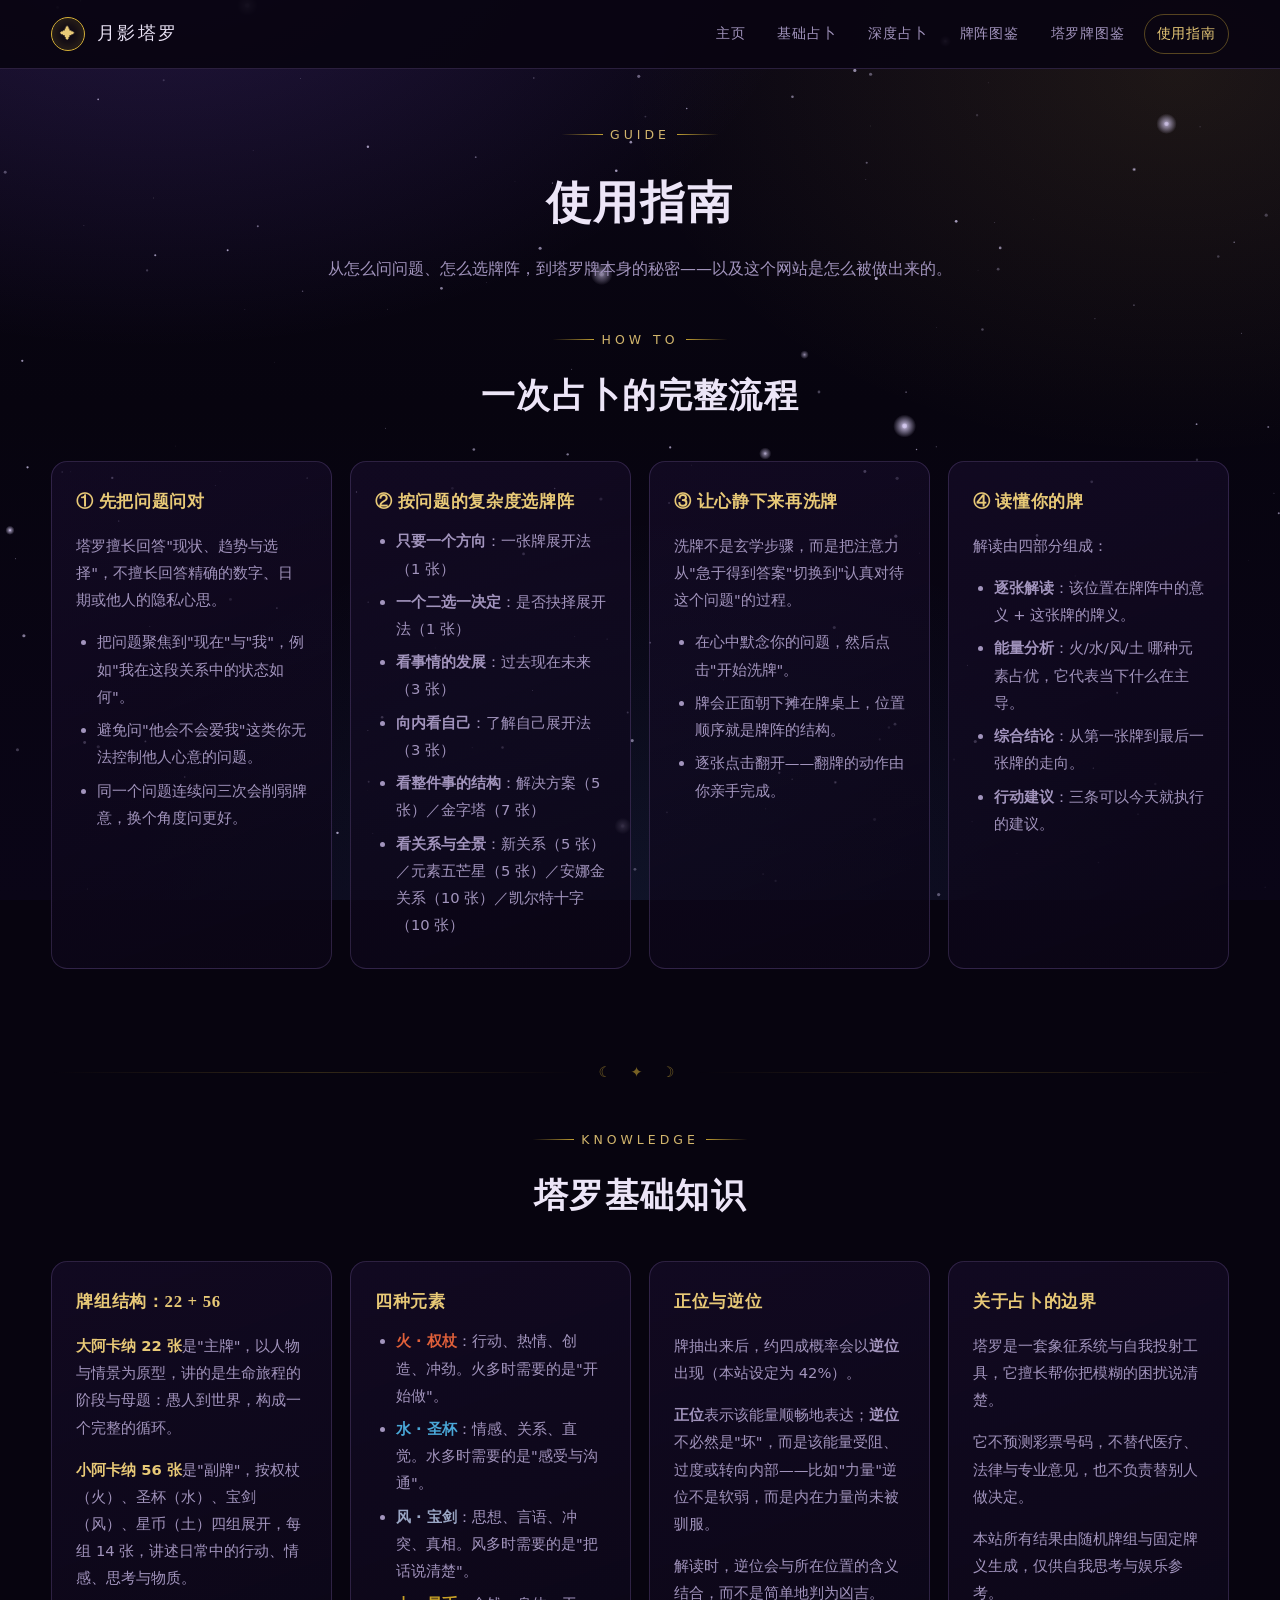
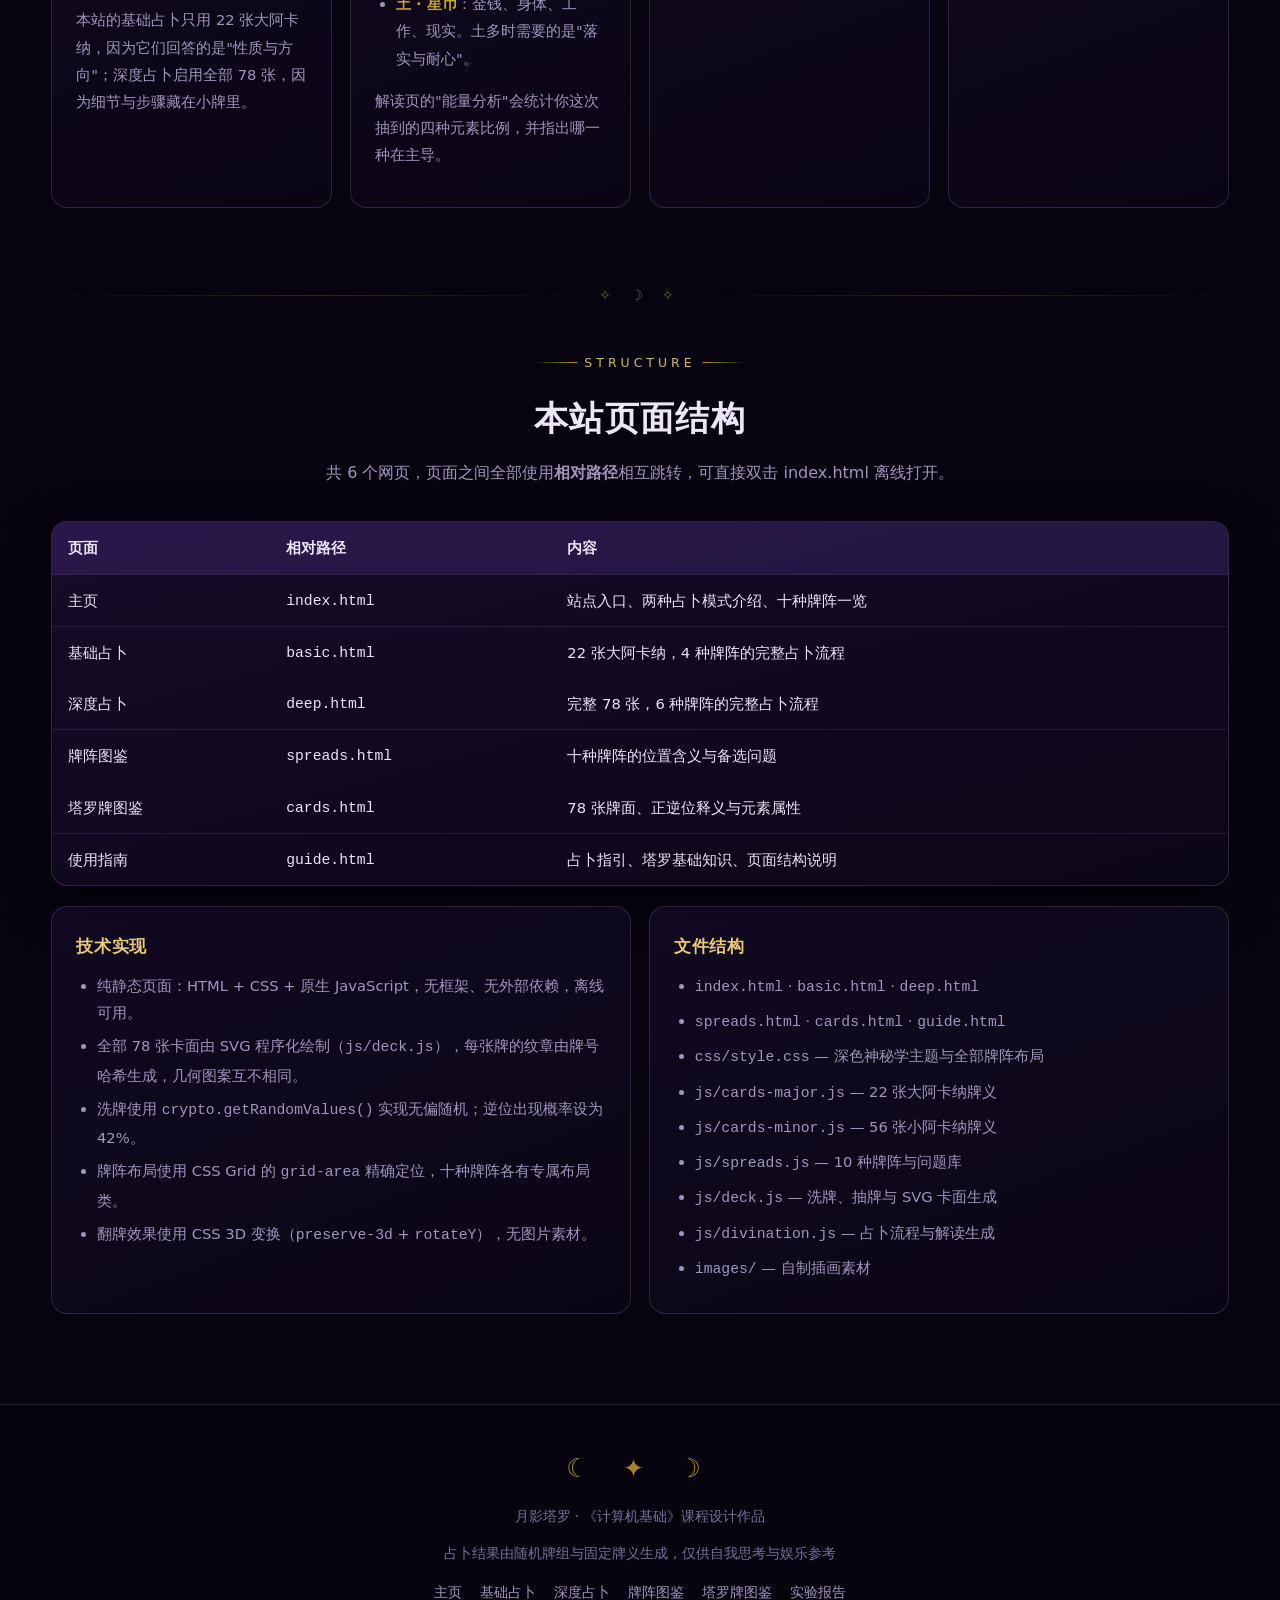
==== commit 4e093976: "实验报告：按课程 LaTeX 模板生成实验报告并加入仓库，站点新增报告入口" ====
--- a/guide.html
+++ b/guide.html
@@ -191,6 +191,7 @@
       <a href="deep.html">深度占卜</a>
       <a href="spreads.html">牌阵图鉴</a>
       <a href="cards.html">塔罗牌图鉴</a>
+      <a href="report/Experimental_Report.pdf">实验报告</a>
     </div>
   </div>
 </footer>
